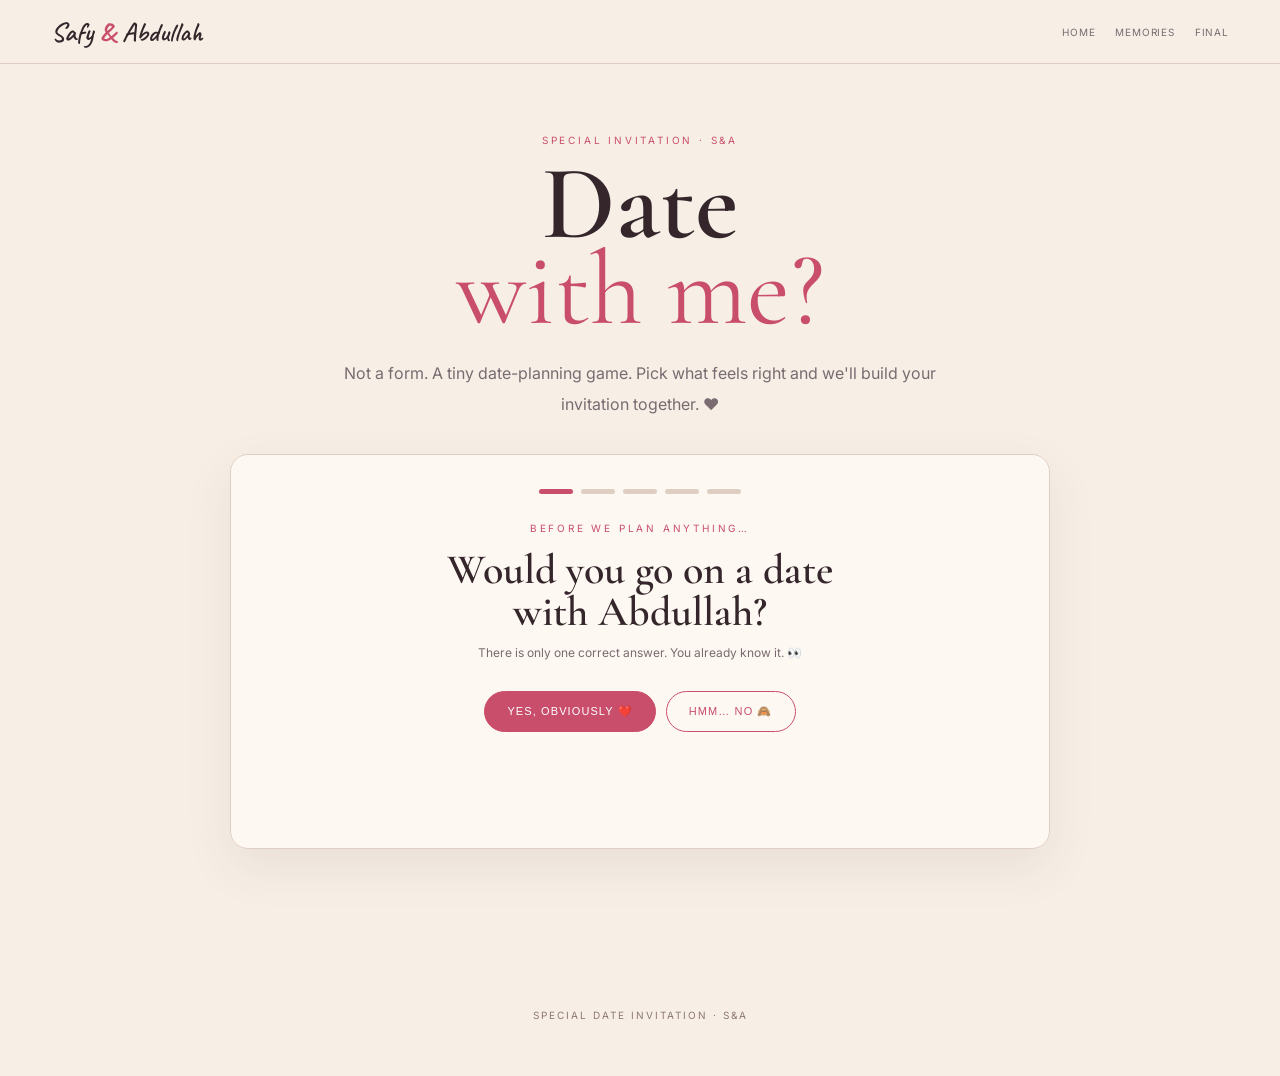
==== date.html @ d9136312 "Keep period names with exact times" ====
<!doctype html><html lang="en"><head><meta charset="utf-8"><meta name="viewport" content="width=device-width,initial-scale=1"><title>Date With Me? — Safy & Abdullah</title><link rel="stylesheet" href="style.css?v=4"><link href="https://fonts.googleapis.com/css2?family=Cormorant+Garamond:wght@400;500;600;700&family=Inter:wght@400;500;600&family=Caveat:wght@500;600&display=swap" rel="stylesheet"></head><body>
<nav><div class="brand">Safy <b>&</b> Abdullah</div><div class="navlinks"><a href="index.html">Home</a><a href="memories.html">Memories</a><a href="final.html">Final</a></div></nav>
<main class="page"><div class="wrap"><div class="center"><div class="eyebrow">Special Invitation · S&A</div><h1>Date<br><span>with me?</span></h1><p class="lead">Not a form. A tiny date-planning game. Pick what feels right and we'll build your invitation together. ❤️</p></div>

<div id="step1" class="invite-shell invite-step center">
<div class="stepbar"><i class="dot on"></i><i class="dot"></i><i class="dot"></i><i class="dot"></i><i class="dot"></i></div>
<div class="eyebrow">Before we plan anything…</div><h2 class="step-title">Would you go on a date<br>with Abdullah?</h2>
<p class="step-sub">There is only one correct answer. You already know it. 👀</p>
<div class="actions"><button class="btn" onclick="yes()">YES, obviously ❤️</button><button id="no" class="btn alt" onclick="nope()">Hmm… NO 🙈</button></div><p id="n" class="script" style="font-size:25px;color:var(--rose);min-height:32px"></p>
</div>

<div id="step2" class="invite-shell invite-step hide">
<div class="stepbar"><i class="dot on"></i><i class="dot on"></i><i class="dot"></i><i class="dot"></i><i class="dot"></i></div>
<div class="eyebrow center">Step 02 · The mood</div><h2 class="step-title">What kind of date<br>are we having?</h2><p class="step-sub">Choose the feeling, not the plan.</p>
<div class="vibe-grid" id="vibe">
<button class="vibe-card" data-value="Romantic & quiet 🌙"><span class="big">🌙</span><strong>Romantic & quiet</strong><small>Just us, somewhere peaceful.</small></button>
<button class="vibe-card" data-value="Fun & chaotic 😂"><span class="big">😂</span><strong>Fun & chaotic</strong><small>Laugh until the plan disappears.</small></button>
<button class="vibe-card" data-value="Simple & cozy ☕"><span class="big">☕</span><strong>Simple & cozy</strong><small>A coffee and a good conversation.</small></button>
</div><div class="nextrow"><button class="backlink" onclick="show(1)">← Back</button><button class="btn" onclick="next(2)">Choose the date →</button></div></div>

<div id="step3" class="invite-shell invite-step hide">
<div class="stepbar"><i class="dot on"></i><i class="dot on"></i><i class="dot on"></i><i class="dot"></i><i class="dot"></i></div>
<div class="eyebrow center">Step 03 · The date</div><h2 class="step-title">Circle the day<br><span>for us.</span></h2><p class="step-sub">Five little possibilities. Pick one.</p>
<div class="calendar" id="day">
<button class="date-card" data-value="September 30"><span class="month">September</span><span class="daynum">30</span><span class="dow">30 Sep</span></button>
<button class="date-card" data-value="October 1"><span class="month">October</span><span class="daynum">01</span><span class="dow">01 Oct</span></button>
<button class="date-card" data-value="October 2"><span class="month">October</span><span class="daynum">02</span><span class="dow">02 Oct</span></button>
<button class="date-card" data-value="October 3"><span class="month">October</span><span class="daynum">03</span><span class="dow">03 Oct</span></button>
<button class="date-card" data-value="October 4"><span class="month">October</span><span class="daynum">04</span><span class="dow">04 Oct</span></button>
</div><div class="nextrow"><button class="backlink" onclick="show(2)">← Back</button><button class="btn" onclick="next(3)">Choose the time →</button></div></div>

<div id="step4" class="invite-shell invite-step hide">
<div class="stepbar"><i class="dot on"></i><i class="dot on"></i><i class="dot on"></i><i class="dot on"></i><i class="dot"></i></div>
<div class="eyebrow center">Step 04 · The time</div><h2 class="step-title">When should<br>our day begin?</h2><p class="step-sub">Pick the part of the day that feels right.</p>
<div class="time-grid" id="time">
<button class="time-card" data-value="Afternoon — 2:00 PM"><span class="big">☀️</span><strong>Afternoon</strong><small>2:00 PM</small></button>
<button class="time-card" data-value="Sunset — 5:00 PM"><span class="big">🌅</span><strong>Sunset</strong><small>5:00 PM</small></button>
<button class="time-card" data-value="Evening — 7:00 PM"><span class="big">🌙</span><strong>Evening</strong><small>7:00 PM</small></button>
</div><div class="nextrow"><button class="backlink" onclick="show(3)">← Back</button><button class="btn" onclick="next(4)">Choose the place →</button></div></div>

<div id="step5" class="invite-shell invite-step hide">
<div class="stepbar"><i class="dot on"></i><i class="dot on"></i><i class="dot on"></i><i class="dot on"></i><i class="dot on"></i><i class="dot"></i></div>
<div class="eyebrow center">Step 05 · The place</div><h2 class="step-title">Where do you want<br>our little date?</h2><p class="step-sub">Now choose the setting for the memory.</p>
<div class="place-grid" id="place">
<button class="place-card" data-value="Cinema"><span class="big">🎬</span><span><strong>Cinema</strong><small>A movie, popcorn & us.</small></span></button>
<button class="place-card" data-value="Mall Arabia"><span class="big">🛍️</span><span><strong>Mall Arabia</strong><small>Walk around and make a night of it.</small></span></button>
<button class="place-card" data-value="Mall of Egypt"><span class="big">🛍️</span><span><strong>Mall of Egypt</strong><small>Food, shopping & memories.</small></span></button>
<button class="place-card" data-value="Second Cup Coffee"><span class="big">☕</span><span><strong>Second Cup Coffee</strong><small>Just coffee and conversation.</small></span></button>
<button class="place-card" data-value="Something else"><span class="big">✨</span><span><strong>Something else</strong><small>You choose the adventure.</small></span></button>
</div><div class="selection-summary"><span class="summary-pill">Mood: <b id="sv">—</b></span><span class="summary-pill">Date: <b id="sd">—</b></span><span class="summary-pill">Time: <b id="st">—</b></span></div><div class="nextrow"><button class="backlink" onclick="show(4)">← Back</button><button class="btn" onclick="next(5)">One last question →</button></div></div>
<div id="step6" class="invite-shell invite-step hide">
<div class="stepbar"><i class="dot on"></i><i class="dot on"></i><i class="dot on"></i><i class="dot on"></i><i class="dot on"></i><i class="dot on"></i></div>
<div class="eyebrow center">One last question…</div><h2 class="step-title">What do you want<br>from our date? ❤️</h2><p class="step-sub">Choose one little thing to make the day yours.</p>
<div class="story-choices" id="lastwish">
<button class="story-choice" data-value="A long conversation"><span class="choice-icon">🌙</span><strong>A long conversation</strong><small>Just us, talking about everything.</small></button>
<button class="story-choice" data-value="Lots of pictures"><span class="choice-icon">📸</span><strong>Lots of pictures</strong><small>Because we need more memories.</small></button>
<button class="story-choice" data-value="Just laughing together"><span class="choice-icon">😂</span><strong>Just laughing together</strong><small>No serious plans. Just us being us.</small></button>
<button class="story-choice" data-value="Something sweet"><span class="choice-icon">🍰</span><strong>Something sweet</strong><small>A little treat for our little date.</small></button>
<button class="story-choice" data-value="Just being with you"><span class="choice-icon">❤️</span><strong>Just being with you</strong><small>Honestly, that's enough.</small></button>
</div>
<div class="nextrow"><button class="backlink" onclick="show(5)">← Back</button><button class="btn" onclick="ticket()">Create my date pass 💌</button></div>
</div>

<div id="result" class="hide">
<div class="ticket center"><div class="eyebrow">SPECIAL DATE PASS</div><div class="ticket-title">Safy <span style="color:var(--rose)">&</span> Abdullah</div><p class="script note">Officially invited. No excuses. ❤️</p><div class="ticket-meta"><div>Date<b id="td">—</b></div><div>Time<b id="tt">—</b></div><div>Place<b id="tp">—</b></div></div><div class="script" style="font-size:25px">Vibe: <span id="tv">—</span></div><p id="wishLine" class="script" style="font-size:24px;color:var(--rose);margin:8px 0 14px">And one little wish: <span id="tw">—</span></p><p style="color:var(--muted);line-height:1.7">Valid for one very special date, unlimited laughs, and at least one picture together.</p><div class="actions"><button class="btn" onclick="surprise()">Open the message ❤️</button></div><p id="msg" class="script hide" style="font-size:31px;color:var(--rose)">Safy… I don't need a perfect plan.<br>I just want a day with you.</p><div class="actions" style="margin-top:18px"><button class="btn alt" onclick="sendWhatsApp()">Send our date to Abdullah on WhatsApp 💚</button></div><p style="font-size:13px;color:var(--muted);margin-top:10px">WhatsApp will open with the message ready to send.</p></div>
<div class="center actions"><a class="btn alt" href="final.html">Continue to the final page →</a></div></div>
</div></main><footer>Special Date Invitation · S&A</footer>
<script>
const picks={};let noCount=0;
function show(n){for(let i=1;i<=6;i++)document.getElementById('step'+i).classList.toggle('hide',i!==n);window.scrollTo({top:0,behavior:'smooth'});summary()}
function yes(){show(2)}
function nope(){noCount++;const b=document.getElementById('no');b.style.transform='translate('+((Math.random()*180)-90)+'px,'+((Math.random()*80)-40)+'px)';document.getElementById('n').textContent=noCount<4?'Are you sure? 👀':'Nice try… ❤️'}
document.querySelectorAll('[data-value]').forEach(b=>b.onclick=()=>{const group=b.closest('[id]').id;document.querySelectorAll('#'+group+' [data-value]').forEach(x=>x.classList.remove('selected'));b.classList.add('selected');picks[group]=b.dataset.value;summary()});
function next(n){const need=n===2?'vibe':n===3?'day':n===4?'time':n===5?'place':null;if(need&&!picks[need]){alert('Pick one first ❤️');return}show(n+1)}
function summary(){sv.textContent=picks.vibe||'—';sd.textContent=picks.day||'—';st.textContent=picks.time||'—'}
function ticket(){if(!picks.place){alert('Choose a place first ❤️');return}if(!picks.lastwish){alert('Choose your little wish first ❤️');return}td.textContent=picks.day;tt.textContent=picks.time;tp.textContent=picks.place;tv.textContent=picks.vibe;tw.textContent=picks.lastwish;for(let i=1;i<=6;i++)document.getElementById('step'+i).classList.add('hide');document.getElementById('result').classList.remove('hide');window.scrollTo({top:0,behavior:'smooth'});confetti()}
function surprise(){document.getElementById('msg').classList.remove('hide');confetti()}
function sendWhatsApp(){
const phone='201122477552';
const message=`❤️ It's a date!
📅 ${picks.day||'—'}
⏰ ${picks.time||'—'}
📍 ${picks.place||'—'}
✨ Vibe: ${picks.vibe||'—'}
💌 One little wish: ${picks.lastwish||'—'}

I'm officially saving our date. ❤️
— Safy`;
window.location.href='https://wa.me/'+phone+'?text='+encodeURIComponent(message);
}
function confetti(){for(let i=0;i<28;i++){let s=document.createElement('span');s.textContent=['❤','✦','♡'][i%3];s.style.cssText='position:fixed;left:'+Math.random()*100+'vw;top:-20px;z-index:99;color:#c94e6c;font-size:'+(12+Math.random()*18)+'px;transition:transform 2s ease,opacity 2s';document.body.appendChild(s);setTimeout(()=>{s.style.transform='translateY(110vh) rotate(540deg)';s.style.opacity='0'},20);setTimeout(()=>s.remove(),2200)}}
</script></body></html>
---- style.css ----
:root{--paper:#f7efe6;--paper2:#fffaf4;--ink:#34262b;--muted:#796b70;--rose:#c94e6c;--rose2:#e9a5b4;--gold:#ad8450;--line:#dfcfc2;--dark:#33272b}
*{box-sizing:border-box}html{scroll-behavior:smooth}body{margin:0;background:var(--paper);color:var(--ink);font-family:Inter,Arial,sans-serif;overflow-x:hidden}body:before{content:"";position:fixed;inset:0;pointer-events:none;opacity:.22;background-image:radial-gradient(#b9967a .6px,transparent .7px);background-size:8px 8px;z-index:-1}a{text-decoration:none;color:inherit}.wrap{width:min(980px,92%);margin:auto}.serif{font-family:"Cormorant Garamond",Georgia,serif}.script{font-family:Caveat,cursive}
nav{height:64px;background:rgba(247,239,230,.94);backdrop-filter:blur(14px);border-bottom:1px solid var(--line);display:flex;align-items:center;justify-content:space-between;padding:0 4%;position:sticky;top:0;z-index:20}.brand{font:600 27px Caveat}.brand b{color:var(--rose)}.navlinks{display:flex;gap:20px;font-size:10px;letter-spacing:.08em;text-transform:uppercase;color:var(--muted)}.navlinks a:hover{color:var(--rose)}
.page{min-height:calc(100svh - 64px);display:flex;align-items:center;padding:70px 0}.center{text-align:center}.eyebrow{font-size:10px;letter-spacing:.28em;text-transform:uppercase;color:var(--rose);margin-bottom:15px}.page h1{font:600 clamp(55px,9vw,105px)/.82 "Cormorant Garamond";margin:0}.page h1 span{color:var(--rose);font-weight:400}.lead{color:var(--muted);line-height:1.9;max-width:650px;margin:25px auto}.btn{border:1px solid var(--rose);background:var(--rose);color:white;border-radius:999px;padding:13px 22px;font-size:11px;letter-spacing:.1em;text-transform:uppercase;cursor:pointer}.btn.alt{background:transparent;color:var(--rose)}.actions{display:flex;justify-content:center;gap:10px;flex-wrap:wrap;margin-top:28px}
.cardgrid{display:grid;grid-template-columns:repeat(2,1fr);gap:16px;margin-top:35px}.card{background:var(--paper2);border:1px solid var(--line);padding:28px}.card h2{font:600 34px "Cormorant Garamond";margin:8px 0}.card p{color:var(--muted);line-height:1.75;font-size:13px}.choice{width:100%;text-align:left;background:#fff;border:1px solid var(--line);padding:17px;border-radius:7px;cursor:pointer;color:var(--ink);transition:.2s}.choice:hover,.choice.selected{border-color:var(--rose);transform:translateY(-2px);box-shadow:0 8px 20px rgba(201,78,108,.09)}.choices{display:grid;gap:10px;max-width:700px;margin:25px auto}
.photo{max-width:850px;margin:35px auto;background:#fff;padding:12px;box-shadow:16px 20px 0 rgba(201,78,108,.09)}.photo img{display:block;width:100%;height:auto}.dark{background:var(--dark);color:#fff1ea}.dark .lead{color:#cdbfc0}.dark .eyebrow{color:var(--rose2)}
.progress{position:fixed;left:0;bottom:0;height:4px;background:var(--rose);z-index:30;width:0;transition:.3s}
.ticket{max-width:720px;margin:35px auto;background:#fffaf4;border:2px dashed var(--rose);padding:38px;position:relative;box-shadow:0 25px 60px rgba(50,30,30,.12)}.ticket:before,.ticket:after{content:"";position:absolute;width:28px;height:28px;background:var(--paper);border-radius:50%;top:50%;transform:translateY(-50%)}.ticket:before{left:-15px}.ticket:after{right:-15px}.ticket-title{font:600 42px "Cormorant Garamond"}.ticket-meta{display:grid;grid-template-columns:repeat(3,1fr);gap:12px;border-top:1px solid var(--line);border-bottom:1px solid var(--line);padding:20px 0;margin:20px 0}.ticket-meta div{font-size:11px;color:var(--muted)}.ticket-meta b{display:block;color:var(--ink);font-size:16px;margin-top:5px}.note{font:600 30px Caveat;color:var(--rose)}
footer{text-align:center;padding:55px 0;color:#8c7774;font-size:10px;letter-spacing:.2em;text-transform:uppercase}.hide{display:none!important}
@media(max-width:760px){.navlinks{display:none}.page{padding:55px 0}.cardgrid{grid-template-columns:1fr}.ticket-meta{grid-template-columns:1fr}.actions .btn{width:100%;max-width:330px}}

/* Date invitation wizard */
.invite-shell{max-width:820px;margin:35px auto}.invite-step{background:rgba(255,250,244,.86);border:1px solid var(--line);padding:34px;border-radius:18px;box-shadow:0 18px 50px rgba(65,40,35,.08)}.stepbar{display:flex;gap:8px;justify-content:center;margin:0 auto 28px}.dot{width:34px;height:5px;border-radius:99px;background:var(--line)}.dot.on{background:var(--rose)}.step-title{text-align:center;font:600 42px/1 "Cormorant Garamond";margin:8px 0}.step-sub{text-align:center;color:var(--muted);font-size:12px;line-height:1.7;margin:10px auto 25px;max-width:500px}.vibe-grid{display:grid;grid-template-columns:repeat(3,1fr);gap:12px}.vibe-card,.time-card,.place-card{border:1px solid var(--line);background:#fffaf7;border-radius:14px;padding:20px;cursor:pointer;text-align:center;transition:.2s;color:var(--ink)}.vibe-card .big,.time-card .big,.place-card .big{display:block;font-size:30px;margin-bottom:9px}.vibe-card strong,.time-card strong,.place-card strong{display:block;font-size:12px}.vibe-card small,.place-card small{display:block;color:var(--muted);margin-top:6px;line-height:1.4}.vibe-card:hover,.vibe-card.selected,.time-card:hover,.time-card.selected,.place-card:hover,.place-card.selected{border-color:var(--rose);background:#fff0f3;transform:translateY(-3px);box-shadow:0 10px 24px rgba(201,78,108,.12)}.calendar{display:grid;grid-template-columns:repeat(5,1fr);gap:10px;max-width:620px;margin:22px auto}.date-card{border:1px solid var(--line);background:white;border-radius:12px;padding:15px 8px;cursor:pointer;text-align:center;color:var(--ink);transition:.2s}.date-card .month{font-size:9px;text-transform:uppercase;letter-spacing:.15em;color:var(--muted)}.date-card .daynum{font:600 34px "Cormorant Garamond";display:block;margin:2px 0}.date-card .dow{font-size:9px;color:var(--muted)}.date-card:hover,.date-card.selected{border-color:var(--rose);background:#fff0f3;transform:translateY(-3px)}.time-grid{display:grid;grid-template-columns:repeat(3,1fr);gap:12px;max-width:620px;margin:22px auto}.place-grid{display:grid;grid-template-columns:repeat(2,1fr);gap:12px;max-width:650px;margin:22px auto}.place-card{text-align:left;display:grid;grid-template-columns:48px 1fr;align-items:center}.place-card .big{grid-row:1/3;margin:0;text-align:center}.place-card strong{font-size:13px}.place-card small{font-size:10px}.nextrow{display:flex;justify-content:space-between;align-items:center;margin-top:28px;gap:12px}.backlink{border:0;background:transparent;color:var(--muted);cursor:pointer;font-size:11px}.selection-summary{display:flex;flex-wrap:wrap;justify-content:center;gap:8px;margin-top:20px}.summary-pill{padding:8px 12px;background:#fff;border:1px solid var(--line);border-radius:999px;font-size:10px;color:var(--muted)}.summary-pill b{color:var(--ink)}
@media(max-width:760px){.invite-step{padding:23px 16px}.vibe-grid,.time-grid{grid-template-columns:1fr}.calendar{gap:6px}.date-card{padding:12px 4px}.date-card .daynum{font-size:28px}.place-grid{grid-template-columns:1fr}.nextrow .btn{padding:12px 17px}.step-title{font-size:36px}}

/* Final UI polish */
.dark .card h2,.dark .card .serif{color:var(--ink)}.dark .card .eyebrow{color:var(--rose)}.dark .card p{color:var(--muted)}
.story-choices{display:grid;grid-template-columns:repeat(3,1fr);gap:12px;margin-top:22px}.story-choice{appearance:none;-webkit-appearance:none;border:1px solid var(--line);background:#fffaf7;color:var(--ink);border-radius:14px;padding:22px 14px;min-height:128px;cursor:pointer;text-align:center;font:500 13px/1.45 Inter,Arial,sans-serif;transition:.22s;box-shadow:0 4px 0 rgba(173,132,80,.05)}.story-choice .icon{display:block;font-size:31px;margin-bottom:12px}.story-choice:hover{border-color:var(--rose);transform:translateY(-3px);box-shadow:0 10px 24px rgba(201,78,108,.11)}.story-choice.selected{border-color:var(--rose);background:#fff0f3;box-shadow:0 0 0 2px rgba(201,78,108,.12),0 10px 24px rgba(201,78,108,.12);transform:translateY(-3px)}.story-choice.selected .icon{transform:scale(1.08)}
.vibe-card,.time-card,.place-card,.date-card{font:500 13px/1.4 Inter,Arial,sans-serif;appearance:none;-webkit-appearance:none}.vibe-card{min-height:155px;display:flex;flex-direction:column;justify-content:center}.vibe-card strong,.time-card strong,.place-card strong{font:600 13px Inter,Arial,sans-serif}.vibe-card small,.place-card small{font:400 10px/1.5 Inter,Arial,sans-serif}.time-card{min-height:135px;display:flex;flex-direction:column;align-items:center;justify-content:center}.date-card{min-height:120px}.date-card .month,.date-card .dow{font-family:Inter,Arial,sans-serif}.place-card{min-height:105px}.place-card .big{font-size:32px}
@media(max-width:760px){.story-choices{grid-template-columns:1fr}.story-choice{min-height:92px;text-align:left;display:flex;align-items:center;gap:15px;padding:15px 18px}.story-choice .icon{margin:0;font-size:29px;min-width:36px}.vibe-card{min-height:105px}.time-grid{grid-template-columns:repeat(3,1fr)}.time-card{min-height:105px;padding:13px 8px}.time-card .big{font-size:27px}.place-card{min-height:88px}}

.letters-grid{display:grid;grid-template-columns:repeat(2,1fr);gap:16px;max-width:820px;margin:35px auto}.letter-card{appearance:none;border:1px solid rgba(233,165,180,.35);background:rgba(255,250,244,.96);color:var(--ink);border-radius:18px;padding:30px 22px;min-height:190px;cursor:pointer;text-align:center;transition:.25s;box-shadow:0 15px 35px rgba(0,0,0,.12)}.letter-card:hover{transform:translateY(-5px) rotate(-.5deg);border-color:var(--rose);box-shadow:0 20px 45px rgba(201,78,108,.18)}.letter-icon{display:block;font-size:38px;margin-bottom:14px}.letter-card strong{display:block;font:600 25px "Cormorant Garamond"}.letter-card small{display:block;color:var(--muted);font-size:11px;line-height:1.6;margin-top:8px}.letter-open{max-width:760px;margin:35px auto;text-align:center}.letter-paper{background:#fffaf4;color:var(--ink);padding:42px 35px;margin-bottom:24px;border:1px solid var(--line);box-shadow:10px 12px 0 rgba(201,78,108,.12);position:relative}.letter-paper:before{content:'♡';position:absolute;top:12px;right:18px;color:var(--rose);font-size:25px}.letter-title{font-size:36px;color:var(--rose);margin-bottom:18px}.letter-paper p{max-width:620px;margin:auto;color:var(--muted);font-size:14px;line-height:2}.dark .letter-open .eyebrow{color:var(--rose2)}@media(max-width:760px){.letters-grid{grid-template-columns:1fr}.letter-card{min-height:150px;padding:24px 18px}.letter-card strong{font-size:23px}.letter-paper{padding:35px 22px}.letter-title{font-size:30px}}

/* Mobile calendar fit */
.calendar{grid-template-columns:repeat(5,minmax(0,1fr));width:100%;}
.date-card{min-width:0;padding-left:4px;padding-right:4px;overflow:hidden;}
@media(max-width:760px){.calendar{width:100%;gap:5px}.date-card{padding:12px 3px}.date-card .month{font-size:8px;letter-spacing:.08em;white-space:nowrap}.date-card .daynum{font-size:26px}.date-card .dow{font-size:8px;white-space:nowrap}}

/* Romantic opening page */
.opening{min-height:calc(100svh - 64px);display:flex;align-items:center;padding:55px 0;background:radial-gradient(circle at 20% 20%,#fff7f0 0,#f7efe6 45%,#f1e3d9 100%)}.opening-wrap{width:min(1050px,92%);margin:auto;display:grid;grid-template-columns:1fr .82fr;gap:70px;align-items:center}.opening-copy{padding-left:4%}.opening h1{font:600 clamp(54px,7vw,92px)/.86 "Cormorant Garamond";margin:0;color:var(--ink)}.opening h1 span{color:var(--rose);font-weight:400}.opening-message{font:400 20px/1.8 "Cormorant Garamond";color:var(--muted);margin:30px 0 8px}.opening-sign{font:500 31px Caveat;color:var(--gold);margin-top:12px}.opening-photo{text-align:center;position:relative}.photo-frame{background:#fffaf4;padding:13px 13px 48px;box-shadow:0 22px 50px rgba(70,42,37,.18);transform:rotate(2deg);position:relative}.photo-frame:after{content:'♡';position:absolute;right:22px;bottom:9px;font:32px Caveat;color:var(--rose)}.photo-frame img{display:block;width:100%;aspect-ratio:3/4;object-fit:cover}.photo-caption{display:block;font:500 21px Caveat;color:var(--muted);transform:rotate(-2deg);margin-top:-20px;position:relative}.opening .actions{justify-content:flex-start;margin-top:25px}.opening .btn{padding:15px 25px}.opening-wrap:before{content:'✦';position:absolute;left:7%;top:22%;color:var(--rose2);font-size:18px;opacity:.8}.opening-wrap:after{content:'♡';position:absolute;right:9%;bottom:17%;color:var(--rose2);font-size:30px;opacity:.7}@media(max-width:760px){.opening{padding:40px 0 55px}.opening-wrap{display:flex;flex-direction:column;gap:0}.opening-copy{display:contents;text-align:center;padding:0}.opening h1{font-size:59px}.opening-message{font-size:19px}.opening-photo{order:4;width:min(360px,88%);margin:22px auto 0}.opening-sign{order:5;margin-top:18px}.opening .actions{order:6;justify-content:center}.opening-photo .photo-caption{font-size:19px}.photo-frame{padding:9px 9px 38px}}
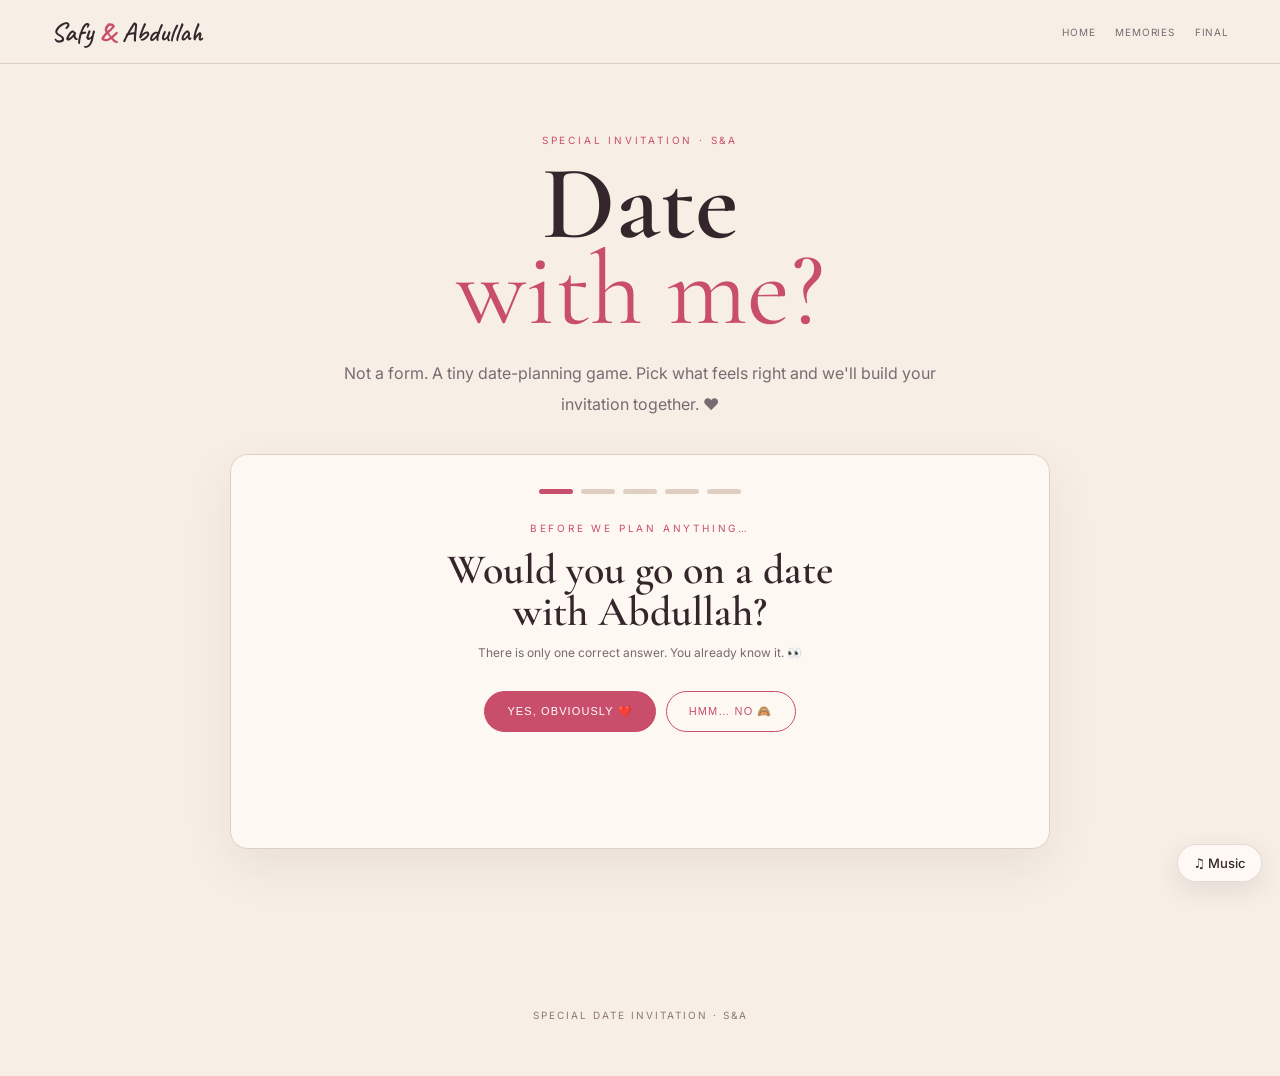
==== commit a5edb5aa: "Add background music control" ====
--- a/date.html
+++ b/date.html
@@ -1,4 +1,4 @@
-<!doctype html><html lang="en"><head><meta charset="utf-8"><meta name="viewport" content="width=device-width,initial-scale=1"><title>Date With Me? — Safy & Abdullah</title><link rel="stylesheet" href="style.css?v=4"><link href="https://fonts.googleapis.com/css2?family=Cormorant+Garamond:wght@400;500;600;700&family=Inter:wght@400;500;600&family=Caveat:wght@500;600&display=swap" rel="stylesheet"></head><body>
+<!doctype html><html lang="en"><head><meta charset="utf-8"><meta name="viewport" content="width=device-width,initial-scale=1"><title>Date With Me? — Safy & Abdullah</title><link rel="stylesheet" href="style.css?v=6"><link href="https://fonts.googleapis.com/css2?family=Cormorant+Garamond:wght@400;500;600;700&family=Inter:wght@400;500;600&family=Caveat:wght@500;600&display=swap" rel="stylesheet"><style>.place-card{display:grid;grid-template-columns:110px minmax(0,1fr);align-items:center;column-gap:18px;text-align:left}.place-card .place-logo{display:block;width:100px;height:72px;object-fit:contain;object-position:center;flex:none;border-radius:10px;background:#fff;padding:6px;box-sizing:border-box;overflow:hidden}.place-card .place-logo.vox{width:100px}.place-card .place-logo.secondcup{width:100px}.place-card > span:not(.big){min-width:0}.place-card > span:not(.big) strong,.place-card > span:not(.big) small{display:block}.place-card > .big{justify-self:center}@media(max-width:760px){.place-card{grid-template-columns:82px minmax(0,1fr);column-gap:14px}.place-card .place-logo{width:76px;height:64px}.place-card .place-logo.vox,.place-card .place-logo.secondcup{width:76px}}</style></head><body>
 <nav><div class="brand">Safy <b>&</b> Abdullah</div><div class="navlinks"><a href="index.html">Home</a><a href="memories.html">Memories</a><a href="final.html">Final</a></div></nav>
 <main class="page"><div class="wrap"><div class="center"><div class="eyebrow">Special Invitation · S&A</div><h1>Date<br><span>with me?</span></h1><p class="lead">Not a form. A tiny date-planning game. Pick what feels right and we'll build your invitation together. ❤️</p></div>
 
@@ -42,10 +42,10 @@
 <div class="stepbar"><i class="dot on"></i><i class="dot on"></i><i class="dot on"></i><i class="dot on"></i><i class="dot on"></i><i class="dot"></i></div>
 <div class="eyebrow center">Step 05 · The place</div><h2 class="step-title">Where do you want<br>our little date?</h2><p class="step-sub">Now choose the setting for the memory.</p>
 <div class="place-grid" id="place">
-<button class="place-card" data-value="Cinema"><span class="big">🎬</span><span><strong>Cinema</strong><small>A movie, popcorn & us.</small></span></button>
-<button class="place-card" data-value="Mall Arabia"><span class="big">🛍️</span><span><strong>Mall Arabia</strong><small>Walk around and make a night of it.</small></span></button>
-<button class="place-card" data-value="Mall of Egypt"><span class="big">🛍️</span><span><strong>Mall of Egypt</strong><small>Food, shopping & memories.</small></span></button>
-<button class="place-card" data-value="Second Cup Coffee"><span class="big">☕</span><span><strong>Second Cup Coffee</strong><small>Just coffee and conversation.</small></span></button>
+<button class="place-card" data-value="Cinema"><img class="place-logo vox" src="https://commons.wikimedia.org/wiki/Special:Redirect/file/Vox_Cinemas_Logo.svg" alt="VOX Cinemas logo"><span><strong>Cinema</strong><small>VOX Cinemas · A movie, popcorn & us.</small></span></button>
+<button class="place-card" data-value="Mall of Arabia"><img class="place-logo mall" src="https://upload.wikimedia.org/wikipedia/commons/5/57/Logo_Mall_of_Arabia.jpg" alt="Mall of Arabia logo"><span><strong>Mall of Arabia</strong><small>Walk around and make a night of it.</small></span></button>
+<button class="place-card" data-value="Mall of Egypt"><img class="place-logo mall" src="https://www.logodalil.com.eg/images/Malls_logos/MallofEgypt.jpg" alt="Mall of Egypt logo"><span><strong>Mall of Egypt</strong><small>Food, shopping & memories.</small></span></button>
+<button class="place-card" data-value="Second Cup Cafe"><img class="place-logo secondcup" src="https://upload.wikimedia.org/wikipedia/commons/a/a4/Second_Cup_logo.svg" alt="Second Cup logo"><span><strong>Second Cup Cafe</strong><small>Just coffee and conversation.</small></span></button>
 <button class="place-card" data-value="Something else"><span class="big">✨</span><span><strong>Something else</strong><small>You choose the adventure.</small></span></button>
 </div><div class="selection-summary"><span class="summary-pill">Mood: <b id="sv">—</b></span><span class="summary-pill">Date: <b id="sd">—</b></span><span class="summary-pill">Time: <b id="st">—</b></span></div><div class="nextrow"><button class="backlink" onclick="show(4)">← Back</button><button class="btn" onclick="next(5)">One last question →</button></div></div>
 <div id="step6" class="invite-shell invite-step hide">
@@ -89,4 +89,4 @@
 window.location.href='https://wa.me/'+phone+'?text='+encodeURIComponent(message);
 }
 function confetti(){for(let i=0;i<28;i++){let s=document.createElement('span');s.textContent=['❤','✦','♡'][i%3];s.style.cssText='position:fixed;left:'+Math.random()*100+'vw;top:-20px;z-index:99;color:#c94e6c;font-size:'+(12+Math.random()*18)+'px;transition:transform 2s ease,opacity 2s';document.body.appendChild(s);setTimeout(()=>{s.style.transform='translateY(110vh) rotate(540deg)';s.style.opacity='0'},20);setTimeout(()=>s.remove(),2200)}}
-</script></body></html>+</script><script src="music.js?v=1"></script></body></html>
--- a/style.css
+++ b/style.css
@@ -28,3 +28,9 @@
 
 /* Romantic opening page */
 .opening{min-height:calc(100svh - 64px);display:flex;align-items:center;padding:55px 0;background:radial-gradient(circle at 20% 20%,#fff7f0 0,#f7efe6 45%,#f1e3d9 100%)}.opening-wrap{width:min(1050px,92%);margin:auto;display:grid;grid-template-columns:1fr .82fr;gap:70px;align-items:center}.opening-copy{padding-left:4%}.opening h1{font:600 clamp(54px,7vw,92px)/.86 "Cormorant Garamond";margin:0;color:var(--ink)}.opening h1 span{color:var(--rose);font-weight:400}.opening-message{font:400 20px/1.8 "Cormorant Garamond";color:var(--muted);margin:30px 0 8px}.opening-sign{font:500 31px Caveat;color:var(--gold);margin-top:12px}.opening-photo{text-align:center;position:relative}.photo-frame{background:#fffaf4;padding:13px 13px 48px;box-shadow:0 22px 50px rgba(70,42,37,.18);transform:rotate(2deg);position:relative}.photo-frame:after{content:'♡';position:absolute;right:22px;bottom:9px;font:32px Caveat;color:var(--rose)}.photo-frame img{display:block;width:100%;aspect-ratio:3/4;object-fit:cover}.photo-caption{display:block;font:500 21px Caveat;color:var(--muted);transform:rotate(-2deg);margin-top:-20px;position:relative}.opening .actions{justify-content:flex-start;margin-top:25px}.opening .btn{padding:15px 25px}.opening-wrap:before{content:'✦';position:absolute;left:7%;top:22%;color:var(--rose2);font-size:18px;opacity:.8}.opening-wrap:after{content:'♡';position:absolute;right:9%;bottom:17%;color:var(--rose2);font-size:30px;opacity:.7}@media(max-width:760px){.opening{padding:40px 0 55px}.opening-wrap{display:flex;flex-direction:column;gap:0}.opening-copy{display:contents;text-align:center;padding:0}.opening h1{font-size:59px}.opening-message{font-size:19px}.opening-photo{order:4;width:min(360px,88%);margin:22px auto 0}.opening-sign{order:5;margin-top:18px}.opening .actions{order:6;justify-content:center}.opening-photo .photo-caption{font-size:19px}.photo-frame{padding:9px 9px 38px}}
+
+
+/* Soft background music control */
+#musicToggle{position:fixed;right:18px;bottom:18px;z-index:120;border:1px solid rgba(90,50,60,.16);background:rgba(255,250,246,.94);color:var(--ink,#2f2528);border-radius:999px;padding:10px 15px;font:500 13px Inter,system-ui,sans-serif;box-shadow:0 8px 24px rgba(50,25,35,.10);backdrop-filter:blur(8px);cursor:pointer}
+#musicToggle:active{transform:scale(.97)}
+@media(max-width:760px){#musicToggle{right:12px;bottom:12px;padding:9px 13px;font-size:12px}}
